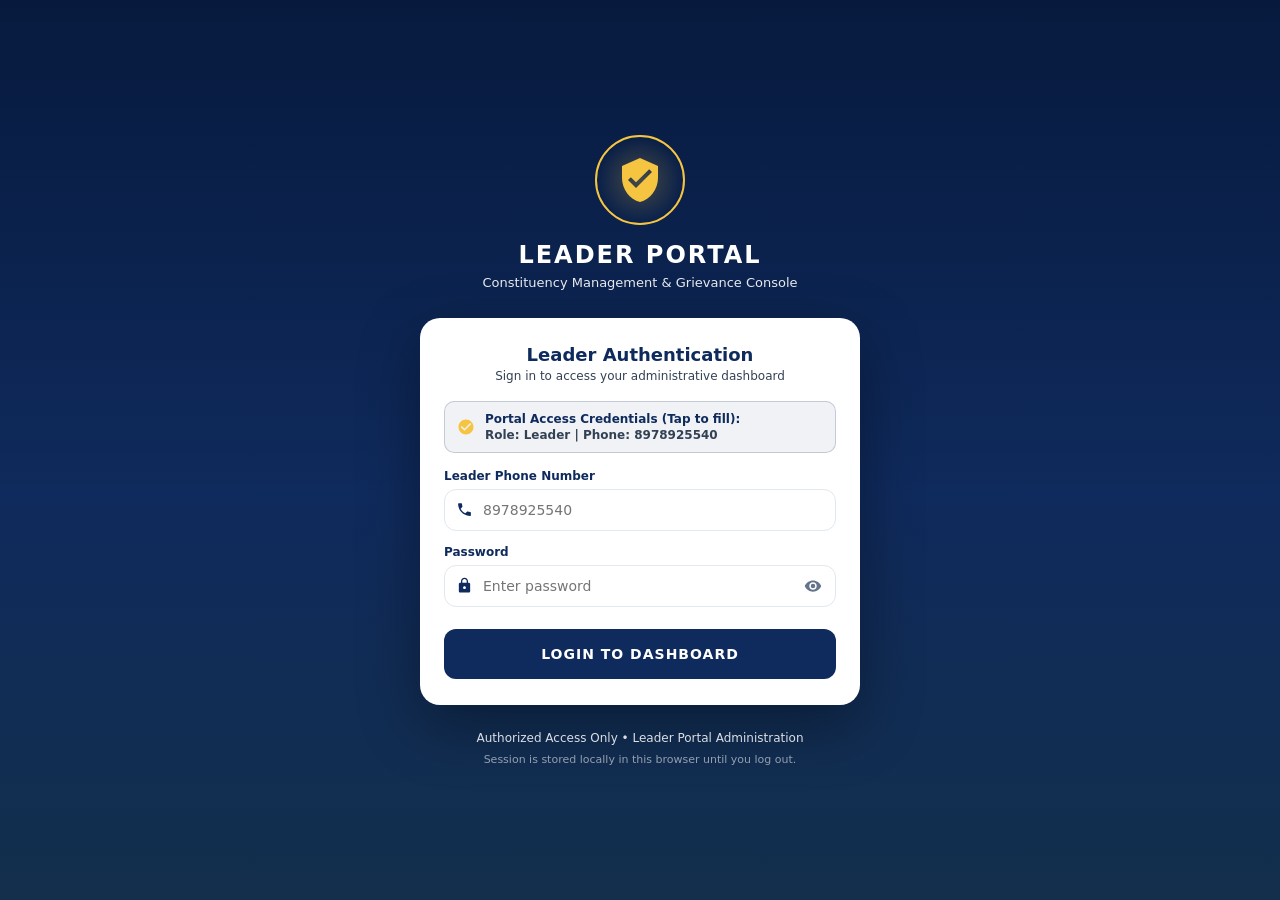
==== index.html @ 55416f56 "Leader Portal web app: split frontend, PA credentials management" ====
<!DOCTYPE html>
<html lang="en">
<head>
  <meta charset="UTF-8" />
  <meta name="viewport" content="width=device-width, initial-scale=1.0" />
  <title>Leader Portal</title>
  <link rel="stylesheet" href="styles.css" />
</head>
<body>

<!-- TOP BAR -->
<header class="topbar">
  <div class="tb-l">
    <div class="shield">
      <svg viewBox="0 0 24 24"><path d="M12 1L3 5v6c0 5.55 3.84 10.74 9 12 5.16-1.26 9-6.45 9-12V5l-9-4z"/></svg>
    </div>
    <span class="app-title">Leader Portal</span>
    <span class="adm-badge">ADMIN</span>
  </div>
  <div class="tb-r">
    <button class="tb-icon" onclick="openPaModal()" title="PA Login Credentials">
      <svg viewBox="0 0 24 24" fill="none" stroke="currentColor" stroke-width="2" stroke-linecap="round" stroke-linejoin="round">
        <circle cx="8.5" cy="12" r="3.5"/>
        <path d="M12 12h9"/>
        <path d="M17.5 12v3.5"/>
        <path d="M20.5 12v2.5"/>
      </svg>
      <span class="cnt" id="pa-count">0</span>
    </button>
    <button class="logout-btn" onclick="openLogout()">
      <svg viewBox="0 0 24 24"><path d="M17 7l-1.41 1.41L18.17 11H8v2h10.17l-2.58 2.58L17 17l5-5-5-5zM4 5h8V3H4c-1.1 0-2 .9-2 2v14c0 1.1.9 2 2 2h8v-2H4V5z"/></svg>
      Logout
    </button>
  </div>
</header>

<!-- MAIN -->
<main class="main">
  <!-- Dashboard -->
  <div id="dash" style="display:none">
    <p class="sec-title">Dashboard</p>
    <div class="metrics">
      <div class="mcard">
        <div class="mcard-top"><span class="mlabel">Total Tickets</span>
          <div class="micon" style="background:#F1F5F9">
            <svg viewBox="0 0 24 24" fill="var(--navy)"><path d="M19 3h-4.18C14.4 1.84 13.3 1 12 1c-1.3 0-2.4.84-2.82 2H5a2 2 0 00-2 2v14a2 2 0 002 2h14a2 2 0 002-2V5a2 2 0 00-2-2zm-7 0a1 1 0 110 2 1 1 0 010-2zm2 14H7v-2h7v2zm3-4H7v-2h10v2zm0-4H7V7h10v2z"/></svg>
          </div></div>
        <div class="mval" id="s-total">0</div>
        <div class="msub">Raised in constituency</div>
      </div>
      <div class="mcard">
        <div class="mcard-top"><span class="mlabel">Issue Solved</span>
          <div class="micon" style="background:var(--sgb)">
            <svg viewBox="0 0 24 24" fill="var(--sg)"><path d="M12 2C6.48 2 2 6.48 2 12s4.48 10 10 10 10-4.48 10-10S17.52 2 12 2zm-2 15l-5-5 1.41-1.41L10 14.17l7.59-7.59L19 8l-9 9z"/></svg>
          </div></div>
        <div class="mval" id="s-solved" style="color:var(--sg)">0</div>
        <div class="msub" id="s-rate">0% Resolution Rate</div>
      </div>
      <div class="mcard">
        <div class="mcard-top"><span class="mlabel">Issue Unsolved</span>
          <div class="micon" style="background:var(--urb)">
            <svg viewBox="0 0 24 24" fill="var(--ur)"><path d="M12 2C6.48 2 2 6.48 2 12s4.48 10 10 10 10-4.48 10-10S17.52 2 12 2zm1 15h-2v-2h2v2zm0-4h-2V7h2v6z"/></svg>
          </div></div>
        <div class="mval" id="s-unsolved" style="color:var(--ur)">0</div>
        <div class="msub">Pending / in progress</div>
      </div>
      <div class="mcard">
        <div class="mcard-top"><span class="mlabel">Personal / Issue</span>
          <div class="micon" style="background:var(--ppb)">
            <svg viewBox="0 0 24 24" fill="var(--pp)"><path d="M12 12c2.21 0 4-1.79 4-4s-1.79-4-4-4-4 1.79-4 4 1.79 4 4 4zm0 2c-2.67 0-8 1.34-8 4v2h16v-2c0-2.66-5.33-4-8-4z"/></svg>
          </div></div>
        <div class="mval" id="s-pi" style="color:var(--pp)">0 / 0</div>
        <div class="msub">Personal vs Public issues</div>
      </div>
    </div>

    <p class="tbl-title">Ticket Table Overview</p>

    <!-- Search + filters -->
    <div class="toolbar">
      <div class="search-wrap">
        <svg viewBox="0 0 24 24"><path d="M15.5 14h-.79l-.28-.27a6.5 6.5 0 10-.7.7l.27.28v.79l5 4.99L20.49 19l-4.99-5zm-6 0A4.5 4.5 0 1114 9.5 4.5 4.5 0 019.5 14z"/></svg>
        <input id="q" type="search" placeholder="Search name, phone, ticket ID, subject or location…" autocomplete="off" />
        <button class="search-clear" id="q-clear" type="button" title="Clear search">
          <svg viewBox="0 0 24 24"><path d="M19 6.41L17.59 5 12 10.59 6.41 5 5 6.41 10.59 12 5 17.59 6.41 19 12 13.41 17.59 19 19 17.59 13.41 12z"/></svg>
        </button>
      </div>

      <div class="fctl">
        <svg viewBox="0 0 24 24"><path d="M12 12c2.21 0 4-1.79 4-4s-1.79-4-4-4-4 1.79-4 4 1.79 4 4 4zm0 2c-2.67 0-8 1.34-8 4v2h16v-2c0-2.66-5.33-4-8-4z"/></svg>
        <select id="f-cat">
          <option value="ALL">All Categories</option>
          <option value="PERSONAL">Personal</option>
          <option value="ISSUE">Issue</option>
        </select>
      </div>

      <div class="fctl">
        <svg viewBox="0 0 24 24"><path d="M12 2C6.48 2 2 6.48 2 12s4.48 10 10 10 10-4.48 10-10S17.52 2 12 2zm-2 15l-5-5 1.41-1.41L10 14.17l7.59-7.59L19 8l-9 9z"/></svg>
        <select id="f-status">
          <option value="ALL">All Status</option>
          <option value="SOLVED">Solved</option>
          <option value="UNSOLVED">Unsolved</option>
        </select>
      </div>

      <div class="fctl">
        <svg viewBox="0 0 24 24"><path d="M11.99 2C6.47 2 2 6.48 2 12s4.47 10 9.99 10C17.52 22 22 17.52 22 12S17.52 2 11.99 2zm4.24 16L11 13V7h1.5v5.25l4.5 2.67-1.76 1.08z"/></svg>
        <select id="f-date">
          <option value="ALL">All Time</option>
          <option value="TODAY">Today</option>
          <option value="WEEK">Last 7 Days</option>
          <option value="MONTH">This Month</option>
        </select>
      </div>

      <div class="fctl">
        <svg viewBox="0 0 24 24"><path d="M3 18h6v-2H3v2zM3 6v2h18V6H3zm0 7h12v-2H3v2z"/></svg>
        <select id="f-sort">
          <option value="DATE_DESC">Date &amp; Time (Newest)</option>
          <option value="DATE_ASC">Date &amp; Time (Oldest)</option>
          <option value="ID_ASC">Ticket ID (Asc)</option>
          <option value="ID_DESC">Ticket ID (Desc)</option>
          <option value="STATUS">Status (Unsolved First)</option>
        </select>
      </div>

      <button class="fclear" id="f-clear" type="button">
        <svg viewBox="0 0 24 24"><path d="M19 6.41L17.59 5 12 10.59 6.41 5 5 6.41 10.59 12 5 17.59 6.41 19 12 13.41 17.59 19 19 17.59 13.41 12z"/></svg>
        Clear Filters
      </button>
    </div>

    <div class="tbl-card">
      <div class="tbl-scroll">
        <table>
          <thead>
            <tr>
              <th style="width:90px">Ticket ID</th>
              <th style="width:155px">Name</th>
              <th style="width:155px">Phone Number</th>
              <th style="width:100px">Category</th>
              <th style="width:175px">Date &amp; Time</th>
              <th style="width:110px">Status</th>
              <th style="width:110px">Action</th>
            </tr>
          </thead>
          <tbody id="tbody"></tbody>
        </table>
      </div>
      <div class="tbl-foot" id="tbl-foot">Showing 0 tickets</div>
    </div>
  </div>

  <!-- Empty state -->
  <div id="empty-state" class="empty-card">
    <div class="empty-icon">
      <svg viewBox="0 0 24 24"><path d="M19 3h-4.18C14.4 1.84 13.3 1 12 1c-1.3 0-2.4.84-2.82 2H5a2 2 0 00-2 2v14a2 2 0 002 2h14a2 2 0 002-2V5a2 2 0 00-2-2zm-7 0a1 1 0 110 2 1 1 0 010-2zm2 14H7v-2h7v2zm3-4H7v-2h10v2zm0-4H7V7h10v2z"/></svg>
    </div>
    <div class="empty-title">Dashboard is Empty</div>
    <div class="empty-sub">No tickets recorded yet. Tickets submitted via the Ticket Portal will appear here automatically.</div>
  </div>
</main>

<!-- TICKET DETAIL MODAL -->
<div class="ov" id="tkt-modal" onclick="if(event.target===this)closeModal()">
  <div class="modal">
    <div class="mhdr">
      <div class="mhdr-l">
        <span class="mcode" id="m-code"></span>
        <span id="m-cat"></span>
        <span id="m-status"></span>
      </div>
      <div class="mhdr-r">
        <button class="ibtn del-btn" onclick="confirmDel()" title="Delete Ticket">
          <svg viewBox="0 0 24 24"><path d="M6 19c0 1.1.9 2 2 2h8c1.1 0 2-.9 2-2V7H6v12zM19 4h-3.5l-1-1h-5l-1 1H5v2h14V4z"/></svg>
        </button>
        <button class="ibtn cl-btn" onclick="closeModal()" title="Close">
          <svg viewBox="0 0 24 24"><path d="M19 6.41L17.59 5 12 10.59 6.41 5 5 6.41 10.59 12 5 17.59 6.41 19 12 13.41 17.59 19 19 17.59 13.41 12z"/></svg>
        </button>
      </div>
    </div>
    <div class="mbody">
      <div class="icard">
        <div class="cit-name" id="m-name"></div>
        <div class="cit-lbl">Submitter / Citizen</div>
        <div class="cit-ph" id="m-phone"></div>
        <hr class="divider">
        <div class="meta-row">
          <div class="meta-i">
            <svg viewBox="0 0 24 24"><path d="M12 2C8.13 2 5 5.13 5 9c0 5.25 7 13 7 13s7-7.75 7-13c0-3.87-3.13-7-7-7zm0 9.5c-1.38 0-2.5-1.12-2.5-2.5S10.62 6.5 12 6.5s2.5 1.12 2.5 2.5S13.38 11.5 12 11.5z"/></svg>
            <span id="m-loc"></span>
          </div>
          <div class="meta-pa" id="m-pa"></div>
        </div>
        <div class="meta-dt">
          <svg viewBox="0 0 24 24"><path d="M11.99 2C6.47 2 2 6.48 2 12s4.47 10 9.99 10C17.52 22 22 17.52 22 12S17.52 2 11.99 2zm4.24 16L11 13V7h1.5v5.25l4.5 2.67-1.76 1.08z"/></svg>
          <span id="m-date"></span>
        </div>
      </div>
      <div class="dcard">
        <div class="dtitle">Description</div>
        <div class="dtext" id="m-desc"></div>
        <div class="rbox" id="m-rbox" style="display:none">
          <div class="rlbl">Resolution Notes:</div>
          <div class="rtxt" id="m-res"></div>
        </div>
      </div>
      <div class="st-banner" id="m-banner">
        <div class="st-bann-l">
          <svg viewBox="0 0 24 24" id="m-ban-icon"></svg>
          <span class="st-text" id="m-ban-text"></span>
        </div>
        <span id="m-ban-badge"></span>
      </div>
    </div>
  </div>
</div>

<!-- DELETE CONFIRM -->
<div class="ov" id="del-ov" onclick="if(event.target===this)closeDelOv()">
  <div class="cdlg">
    <div class="cdlg-title">Delete Ticket?</div>
    <div class="cdlg-text" id="del-text"></div>
    <div class="cdlg-act">
      <button class="btn-cl" onclick="closeDelOv()">Cancel</button>
      <button class="btn-del" onclick="doDel()">Delete Everywhere</button>
    </div>
  </div>
</div>

<!-- LOGOUT CONFIRM -->
<div class="ov" id="lo-ov" onclick="if(event.target===this)closeLogout()">
  <div class="cdlg">
    <div class="cdlg-title">Logout of Leader Console?</div>
    <div class="cdlg-text">You will return to the login screen.</div>
    <div class="cdlg-act">
      <button class="btn-cl" onclick="closeLogout()">Cancel</button>
      <button class="btn-lo" onclick="doLogout()">Logout</button>
    </div>
  </div>
</div>

<!-- PA CREDENTIALS MODAL -->
<div class="ov" id="pa-ov" onclick="if(event.target===this)closePaModal()">
  <div class="modal pa-modal">
    <div class="mhdr">
      <div class="mhdr-l">
        <span class="mcode">PA Credentials</span>
        <span class="pa-sync" id="pa-sync">⟳ Connecting…</span>
      </div>
      <div class="mhdr-r">
        <button class="ibtn cl-btn" onclick="closePaModal()" title="Close">
          <svg viewBox="0 0 24 24"><path d="M19 6.41L17.59 5 12 10.59 6.41 5 5 6.41 10.59 12 5 17.59 6.41 19 12 13.41 17.59 19 19 17.59 13.41 12z"/></svg>
        </button>
      </div>
    </div>
    <div class="mbody">
      <div class="pa-form">
        <div class="pf-grid">
          <div>
            <label class="pf-lbl" for="pa-name">PA Name</label>
            <input id="pa-name" class="pf-in" placeholder="e.g. PA Ramesh" autocomplete="off" />
          </div>
          <div>
            <label class="pf-lbl" for="pa-phone">Phone Number</label>
            <input id="pa-phone" class="pf-in" type="tel" placeholder="10-digit mobile" autocomplete="off" />
          </div>
        </div>
        <div class="pf-grid">
          <div>
            <label class="pf-lbl" for="pa-desg">Designation</label>
            <input id="pa-desg" class="pf-in" placeholder="e.g. Personal Assistant" autocomplete="off" />
          </div>
          <div>
            <label class="pf-lbl" for="pa-pass">Password</label>
            <div class="pw-wrap">
              <input id="pa-pass" class="pf-in" placeholder="Type or generate" autocomplete="off" />
              <button type="button" class="mini" onclick="paGenerate()" title="Generate password">
                <svg viewBox="0 0 24 24"><path d="M17.65 6.35C16.2 4.9 14.21 4 12 4c-4.42 0-7.99 3.58-7.99 8s3.57 8 7.99 8c3.73 0 6.84-2.55 7.73-6h-2.08c-.82 2.33-3.04 4-5.65 4-3.31 0-6-2.69-6-6s2.69-6 6-6c1.66 0 3.14.69 4.22 1.78L13 11h7V4l-2.35 2.35z"/></svg>
                Generate
              </button>
            </div>
          </div>
        </div>
        <div class="pf-grid">
          <div>
            <label class="pf-lbl" for="pa-status">Status</label>
            <select id="pa-status" class="pf-in">
              <option value="ACTIVE">ACTIVE — access granted</option>
              <option value="REVOKED">REVOKED — access blocked</option>
            </select>
          </div>
        </div>
        <div class="pf-err" id="pa-err"></div>
        <div class="pf-actions">
          <button type="button" class="btn-cl" id="pa-cancel" style="display:none" onclick="paCancelEdit()">Cancel</button>
          <button type="button" class="btn-add" id="pa-save" onclick="paSubmit()">
            <svg viewBox="0 0 24 24"><path d="M19 13h-6v6h-2v-6H5v-2h6V5h2v6h6v2z"/></svg>
            <span id="pa-save-txt">Add Credential</span>
          </button>
        </div>
      </div>
      <div class="pa-sum" id="pa-sum"></div>
      <div class="pa-list" id="pa-list"></div>
    </div>
  </div>
</div>

<!-- GENERIC CONFIRM -->
<div class="ov" id="confirm-ov" onclick="if(event.target===this)closeConfirm()">
  <div class="cdlg">
    <div class="cdlg-title" id="cf-title"></div>
    <div class="cdlg-text" id="cf-text"></div>
    <div class="cdlg-act">
      <button class="btn-cl" onclick="closeConfirm()">Cancel</button>
      <button class="btn-del" id="cf-ok">Confirm</button>
    </div>
  </div>
</div>

<!-- TOAST -->
<div class="toast" id="toast">
  <svg viewBox="0 0 24 24"><path d="M12 2C6.48 2 2 6.48 2 12s4.48 10 10 10 10-4.48 10-10S17.52 2 12 2zm-2 15l-5-5 1.41-1.41L10 14.17l7.59-7.59L19 8l-9 9z"/></svg>
  <span id="toast-txt"></span>
</div>

<script src="app.js"></script>
</body>
</html>
---- styles.css ----
*{box-sizing:border-box;margin:0;padding:0}
:root{
  --navy:#0F2A5C;--navy-dk:#071A3E;--gold:#F5C542;
  --nd:#334155;--nm:#94A3B8;--sb:#E2E8F0;
  --sg:#16a34a;--sgb:#f0fdf4;--sgbr:#86efac;
  --ur:#dc2626;--urb:#fef2f2;--urbr:#fca5a5;
  --pp:#7C3AED;--ppb:#F5F3FF;--bg:#F1F5F9;
}
body{font-family:'Segoe UI',system-ui,sans-serif;background:var(--bg);color:var(--nd);min-height:100vh}

/* TOP BAR */
.topbar{background:var(--navy);padding:14px 20px;display:flex;align-items:center;
  justify-content:space-between;position:sticky;top:0;z-index:100;
  box-shadow:0 2px 8px rgba(0,0,0,.3)}
.tb-l{display:flex;align-items:center;gap:12px}
.shield{width:36px;height:36px;background:var(--gold);border-radius:50%;
  display:flex;align-items:center;justify-content:center;flex-shrink:0}
.shield svg{width:20px;height:20px;fill:var(--navy-dk)}
.app-title{font-size:18px;font-weight:700;color:#fff}
.adm-badge{background:var(--gold);color:var(--navy-dk);font-size:10px;font-weight:900;
  padding:2px 6px;border-radius:4px}
.tb-r{display:flex;align-items:center;gap:14px}
#fs-status{font-size:11px;font-weight:600;color:#94A3B8}
.logout-btn{background:none;border:none;cursor:pointer;color:#fff;opacity:.85;
  display:flex;align-items:center;gap:6px;font-size:13px;font-weight:600;
  padding:6px 10px;border-radius:6px;transition:background .15s}
.logout-btn:hover{background:rgba(255,255,255,.1)}
.logout-btn svg{width:16px;height:16px;fill:#fff}

/* MAIN */
.main{max-width:1200px;margin:0 auto;padding:20px 16px 60px}
.sec-title{font-size:18px;font-weight:700;color:var(--navy);margin-bottom:14px}

/* METRIC CARDS */
.metrics{display:grid;grid-template-columns:repeat(2,1fr);gap:12px;margin-bottom:24px}
@media(min-width:640px){.metrics{grid-template-columns:repeat(4,1fr)}}
.mcard{background:#fff;border:1px solid var(--sb);border-radius:14px;padding:14px;
  box-shadow:0 2px 4px rgba(0,0,0,.05)}
.mcard-top{display:flex;align-items:center;justify-content:space-between;margin-bottom:8px}
.mlabel{font-size:12px;font-weight:700;color:var(--navy)}
.micon{width:30px;height:30px;border-radius:50%;display:flex;align-items:center;justify-content:center}
.micon svg{width:16px;height:16px}
.mval{font-size:22px;font-weight:900;color:var(--navy);line-height:1}
.msub{font-size:11px;font-weight:500;color:var(--nd);margin-top:4px}

/* TABLE */
.tbl-title{font-size:17px;font-weight:700;color:var(--navy);margin-bottom:12px}

/* TOOLBAR */
.toolbar{display:flex;flex-wrap:wrap;gap:10px;align-items:center;margin-bottom:12px}
.search-wrap{position:relative;flex:1 1 240px;min-width:200px;display:flex;align-items:center}
.search-wrap>svg{position:absolute;left:11px;width:16px;height:16px;fill:var(--nm);pointer-events:none}
.search-wrap input{width:100%;font-family:inherit;font-size:13px;color:var(--nd);
  background:#fff;border:1px solid var(--sb);border-radius:10px;
  padding:9px 34px 9px 34px;outline:none;transition:border-color .15s,box-shadow .15s}
.search-wrap input:focus{border-color:var(--navy);box-shadow:0 0 0 3px rgba(15,42,92,.1)}
.search-clear{position:absolute;right:6px;background:none;border:none;cursor:pointer;
  width:24px;height:24px;border-radius:50%;display:none;align-items:center;justify-content:center}
.search-clear.show{display:flex}
.search-clear:hover{background:#F1F5F9}
.search-clear svg{width:13px;height:13px;fill:var(--nm);position:static}
.fctl{position:relative;display:flex;align-items:center}
.fctl svg{position:absolute;left:10px;width:15px;height:15px;fill:var(--navy);pointer-events:none}
.fctl select{font-family:inherit;font-size:12px;font-weight:600;color:var(--nd);
  background:#fff;border:1px solid var(--sb);border-radius:10px;
  padding:9px 28px 9px 30px;outline:none;cursor:pointer;appearance:none;
  background-image:url("data:image/svg+xml;charset=utf-8,%3Csvg xmlns='http://www.w3.org/2000/svg' viewBox='0 0 24 24'%3E%3Cpath d='M7 10l5 5 5-5z' fill='%2364748B'/%3E%3C/svg%3E");
  background-repeat:no-repeat;background-position:right 8px center;background-size:14px;
  transition:border-color .15s}
.fctl select:focus{border-color:var(--navy)}
.fctl select.active{border-color:var(--navy);background-color:#EFF6FF;color:var(--navy)}
.fclear{background:#fff;border:1px solid var(--sb);border-radius:10px;cursor:pointer;
  font-family:inherit;font-size:12px;font-weight:700;color:var(--nd);padding:9px 14px;
  display:none;align-items:center;gap:6px;transition:background .15s}
.fclear.show{display:inline-flex}
.fclear:hover{background:#F1F5F9}
.fclear svg{width:13px;height:13px;fill:var(--nm)}
.no-match{padding:26px 14px;text-align:center;font-size:13px;color:var(--nm);font-weight:600}

.tbl-card{background:#fff;border:1px solid var(--sb);border-radius:12px;overflow:hidden}
.tbl-scroll{overflow-x:auto}
table{width:100%;border-collapse:collapse;min-width:750px}
thead{background:var(--navy)}
thead th{color:#fff;font-size:12px;font-weight:800;padding:12px 14px;text-align:left;white-space:nowrap}
tbody tr{border-bottom:1px solid var(--sb)}
tbody tr:last-child{border-bottom:none}
tbody tr:hover{background:#F8FAFC}
tbody td{padding:10px 14px;font-size:13px;white-space:nowrap;vertical-align:middle}
.td-cit{font-weight:700;color:var(--nd)}
.td-pa{font-size:10px;color:#64748B;font-weight:500;margin-top:2px}
.td-phone{display:flex;align-items:center;gap:6px}
.ph-icon{background:#F1F5F9;border-radius:6px;padding:3px;display:flex;align-items:center;justify-content:center}
.ph-icon svg{width:14px;height:14px;fill:var(--navy)}
.ph-num{font-weight:700;color:#0F172A}
.cbadge{display:inline-flex;align-items:center;padding:3px 8px;border-radius:6px;font-size:11px;font-weight:700}
.cat-p{background:var(--ppb);color:var(--pp);border:1px solid #DDD6FE}
.cat-i{background:#EFF6FF;color:#1D4ED8;border:1px solid #BFDBFE}
.sbadge{display:inline-flex;align-items:center;gap:4px;padding:3px 8px;border-radius:6px;font-size:11px;font-weight:700}
.s-sv{background:var(--sgb);color:var(--sg);border:1px solid var(--sgbr)}
.s-us{background:var(--urb);color:var(--ur);border:1px solid var(--urbr)}
.vbtn{background:var(--navy);color:#fff;border:none;border-radius:6px;cursor:pointer;
  font-size:11px;font-weight:700;padding:5px 12px;display:flex;align-items:center;gap:5px;
  transition:opacity .15s}
.vbtn:hover{opacity:.85}
.vbtn svg{width:13px;height:13px;fill:#fff}
.tbl-foot{padding:8px 14px;font-size:11px;font-weight:600;color:var(--nd);
  border-top:1px solid var(--sb)}

/* EMPTY STATE */
.empty-card{background:#fff;border:1px solid var(--sb);border-radius:12px;padding:48px 24px;text-align:center}
.empty-icon{width:72px;height:72px;background:#F1F5F9;border-radius:50%;
  display:flex;align-items:center;justify-content:center;margin:0 auto 16px}
.empty-icon svg{width:36px;height:36px;fill:var(--nm)}
.empty-title{font-size:18px;font-weight:700;color:var(--navy);margin-bottom:8px}
.empty-sub{font-size:13px;color:var(--nd)}

/* MODAL */
.ov{display:none;position:fixed;inset:0;background:rgba(0,0,0,.55);
  z-index:200;align-items:center;justify-content:center;padding:16px}
.ov.open{display:flex}
.modal{background:#fff;border-radius:20px;max-width:540px;width:100%;
  max-height:90vh;overflow:hidden;display:flex;flex-direction:column;
  box-shadow:0 20px 60px rgba(0,0,0,.25)}
.mhdr{background:var(--navy);padding:14px 16px;display:flex;align-items:center;
  justify-content:space-between;flex-shrink:0}
.mhdr-l{display:flex;align-items:center;gap:10px}
.mcode{font-size:18px;font-weight:900;color:#fff}
.mhdr-r{display:flex;align-items:center;gap:6px}
.ibtn{background:none;border:none;cursor:pointer;width:32px;height:32px;border-radius:50%;
  display:flex;align-items:center;justify-content:center;transition:background .15s}
.ibtn:hover{background:rgba(255,255,255,.15)}
.ibtn svg{width:18px;height:18px}
.del-btn svg{fill:#FCA5A5}
.cl-btn svg{fill:#fff}
.mbody{overflow-y:auto;padding:16px;display:flex;flex-direction:column;gap:14px}
.icard{background:#F8FAFC;border:1px solid var(--sb);border-radius:12px;padding:14px}
.cit-name{font-size:17px;font-weight:700;color:var(--navy)}
.cit-lbl{font-size:11px;color:#64748B;font-weight:500;margin-top:2px}
.cit-ph{font-size:14px;font-weight:600;color:var(--nd);margin-top:8px}
.divider{border:none;border-top:1px solid var(--sb);margin:10px 0}
.meta-row{display:flex;align-items:center;justify-content:space-between}
.meta-i{display:flex;align-items:center;gap:4px;font-size:12px;color:var(--nd);font-weight:500}
.meta-i svg{width:15px;height:15px;fill:var(--navy);flex-shrink:0}
.meta-pa{font-size:12px;font-weight:600;color:var(--navy)}
.meta-dt{display:flex;align-items:center;gap:4px;font-size:12px;color:var(--nd);
  font-weight:500;margin-top:8px}
.meta-dt svg{width:15px;height:15px;fill:var(--navy)}
.dcard{background:#fff;border:1px solid var(--sb);border-radius:12px;padding:14px}
.dtitle{font-size:14px;font-weight:700;color:var(--navy);margin-bottom:6px}
.dtext{font-size:13px;color:var(--nd);line-height:1.6}
.rbox{margin-top:12px;background:var(--sgb);border:1px solid var(--sgbr);
  border-radius:8px;padding:10px}
.rlbl{font-size:11px;font-weight:700;color:var(--sg);margin-bottom:2px}
.rtxt{font-size:12px;color:var(--nd)}
.st-banner{border-radius:10px;padding:12px 14px;display:flex;
  align-items:center;justify-content:space-between}
.st-bann-l{display:flex;align-items:center;gap:8px}
.st-banner svg{width:20px;height:20px}
.st-text{font-size:14px;font-weight:800}
.sv-ban{background:var(--sgb);border:1px solid var(--sgbr)}
.sv-ban svg{fill:var(--sg)} .sv-ban .st-text{color:var(--sg)}
.us-ban{background:var(--urb);border:1px solid var(--urbr)}
.us-ban svg{fill:var(--ur)} .us-ban .st-text{color:var(--ur)}

/* CONFIRM */
.cdlg{background:#fff;border-radius:16px;max-width:380px;width:100%;
  padding:24px;box-shadow:0 10px 40px rgba(0,0,0,.2)}
.cdlg-title{font-size:17px;font-weight:700;color:var(--navy);margin-bottom:10px}
.cdlg-text{font-size:14px;color:var(--nd);margin-bottom:20px;line-height:1.5}
.cdlg-act{display:flex;justify-content:flex-end;gap:10px}
.btn-cl{background:none;border:1px solid var(--sb);border-radius:8px;
  padding:8px 16px;font-size:13px;font-weight:600;cursor:pointer;color:var(--nd);transition:background .15s}
.btn-cl:hover{background:#F1F5F9}
.btn-del{background:#DC2626;color:#fff;border:none;border-radius:8px;
  padding:8px 16px;font-size:13px;font-weight:700;cursor:pointer}
.btn-del:hover{opacity:.85}
.btn-lo{background:#DC2626;color:#fff;border:none;border-radius:8px;
  padding:8px 16px;font-size:13px;font-weight:700;cursor:pointer}

/* ═══ PA LOGIN CREDENTIALS ═══ */
.tb-icon{position:relative;width:34px;height:34px;border-radius:9px;cursor:pointer;
  background:rgba(255,255,255,.08);border:1px solid rgba(245,197,66,.45);color:var(--gold);
  display:flex;align-items:center;justify-content:center;transition:background .15s,transform .15s}
.tb-icon:hover{background:rgba(245,197,66,.22);transform:translateY(-1px)}
.tb-icon svg{width:18px;height:18px}
.tb-icon .cnt{position:absolute;top:-6px;right:-6px;min-width:15px;height:15px;padding:0 3px;
  background:var(--gold);color:var(--navy-dk);font-size:9px;font-weight:900;border-radius:8px;
  display:flex;align-items:center;justify-content:center;border:2px solid var(--navy)}

.pa-modal{max-width:660px}
.pa-sync{font-size:10px;font-weight:800;padding:3px 9px;border-radius:20px;
  background:rgba(255,255,255,.14);color:#CBD5E1;letter-spacing:.3px}
.pa-form{background:#F8FAFC;border:1px solid var(--sb);border-radius:12px;padding:14px;
  display:flex;flex-direction:column;gap:10px}
.pf-grid{display:grid;grid-template-columns:1fr 1fr;gap:10px}
@media(max-width:560px){.pf-grid{grid-template-columns:1fr}}
.pf-lbl{display:block;font-size:10px;font-weight:800;color:var(--navy);
  text-transform:uppercase;letter-spacing:.5px;margin-bottom:4px}
.pf-in{width:100%;font-family:inherit;font-size:13px;color:var(--nd);background:#fff;
  border:1px solid var(--sb);border-radius:8px;padding:9px 10px;outline:none;
  transition:border-color .15s,box-shadow .15s}
.pf-in:focus{border-color:var(--navy);box-shadow:0 0 0 3px rgba(15,42,92,.1)}
.pw-wrap{display:flex;gap:6px}
.pw-wrap .pf-in{flex:1;min-width:0}
.mini{display:flex;align-items:center;gap:5px;background:#fff;border:1px solid var(--sb);
  border-radius:8px;cursor:pointer;padding:0 10px;font-family:inherit;font-size:11px;
  font-weight:700;color:var(--navy);white-space:nowrap;transition:background .15s}
.mini:hover{background:#EFF6FF}
.mini svg{width:13px;height:13px;fill:var(--navy)}
.pf-err{font-size:12px;font-weight:600;color:var(--ur);min-height:15px}
.pf-actions{display:flex;justify-content:flex-end;gap:8px}
.btn-add{display:flex;align-items:center;gap:6px;background:var(--navy);color:#fff;border:none;
  border-radius:8px;padding:9px 16px;font-family:inherit;font-size:13px;font-weight:700;
  cursor:pointer;transition:opacity .15s}
.btn-add:hover{opacity:.88}
.btn-add svg{width:14px;height:14px;fill:#fff}

.pa-sum{font-size:11px;font-weight:700;color:var(--nm);margin-top:2px}
.pa-list{display:flex;flex-direction:column;gap:10px}
.pa-empty{background:#F8FAFC;border:1px dashed var(--sb);border-radius:12px;padding:26px 16px;
  text-align:center;font-size:13px;color:var(--nm);font-weight:600}
.pa-row{background:#fff;border:1px solid var(--sb);border-radius:12px;padding:12px;
  display:flex;gap:12px;align-items:flex-start;flex-wrap:wrap;
  box-shadow:0 1px 3px rgba(0,0,0,.04)}
.pa-row.revoked{opacity:.72;background:#FAFAFC}
.pa-av{width:38px;height:38px;flex-shrink:0;border-radius:50%;background:var(--navy);
  color:var(--gold);font-size:15px;font-weight:900;display:flex;align-items:center;justify-content:center}
.pa-info{flex:1;min-width:190px}
.pa-name{display:flex;align-items:center;gap:7px;flex-wrap:wrap;
  font-size:14px;font-weight:800;color:var(--navy)}
.pa-desg{font-size:11px;font-weight:600;color:#64748B;margin-top:2px}
.pa-cred{display:flex;gap:8px;margin-top:9px;flex-wrap:wrap}
.cred{display:flex;align-items:center;gap:6px;background:#F1F5F9;border:1px solid var(--sb);
  border-radius:8px;padding:4px 5px 4px 9px}
.cred-lbl{font-size:9px;font-weight:800;color:var(--nm);text-transform:uppercase;letter-spacing:.4px}
.cred-val{font-size:12px;font-weight:700;color:#0F172A;font-family:Consolas,'Courier New',monospace;
  max-width:150px;overflow:hidden;text-overflow:ellipsis;white-space:nowrap}
.pa-side{display:flex;flex-direction:column;align-items:flex-end;gap:8px;margin-left:auto}
.pa-tools{display:flex;gap:4px}
.iconbtn{width:26px;height:26px;border:none;border-radius:7px;background:none;cursor:pointer;
  display:flex;align-items:center;justify-content:center;transition:background .15s}
.iconbtn:hover{background:#E2E8F0}
.iconbtn svg{width:14px;height:14px;fill:#64748B}
.iconbtn.warn{color:#D97706}
.iconbtn.warn svg{fill:#D97706}
.iconbtn.danger svg{fill:var(--ur)}
.iconbtn.danger:hover{background:var(--urb)}
.sbadge.s-rv{background:#F1F5F9;color:#64748B;border:1px solid #CBD5E1}

.toast{position:fixed;left:50%;bottom:26px;z-index:400;display:flex;align-items:center;gap:8px;
  transform:translateX(-50%) translateY(18px);background:var(--navy-dk);color:#fff;
  font-size:13px;font-weight:600;padding:10px 18px;border-radius:10px;
  box-shadow:0 10px 34px rgba(0,0,0,.35);opacity:0;pointer-events:none;
  transition:opacity .2s,transform .2s}
.toast.show{opacity:1;transform:translateX(-50%) translateY(0)}
.toast svg{width:15px;height:15px;fill:#4ADE80}
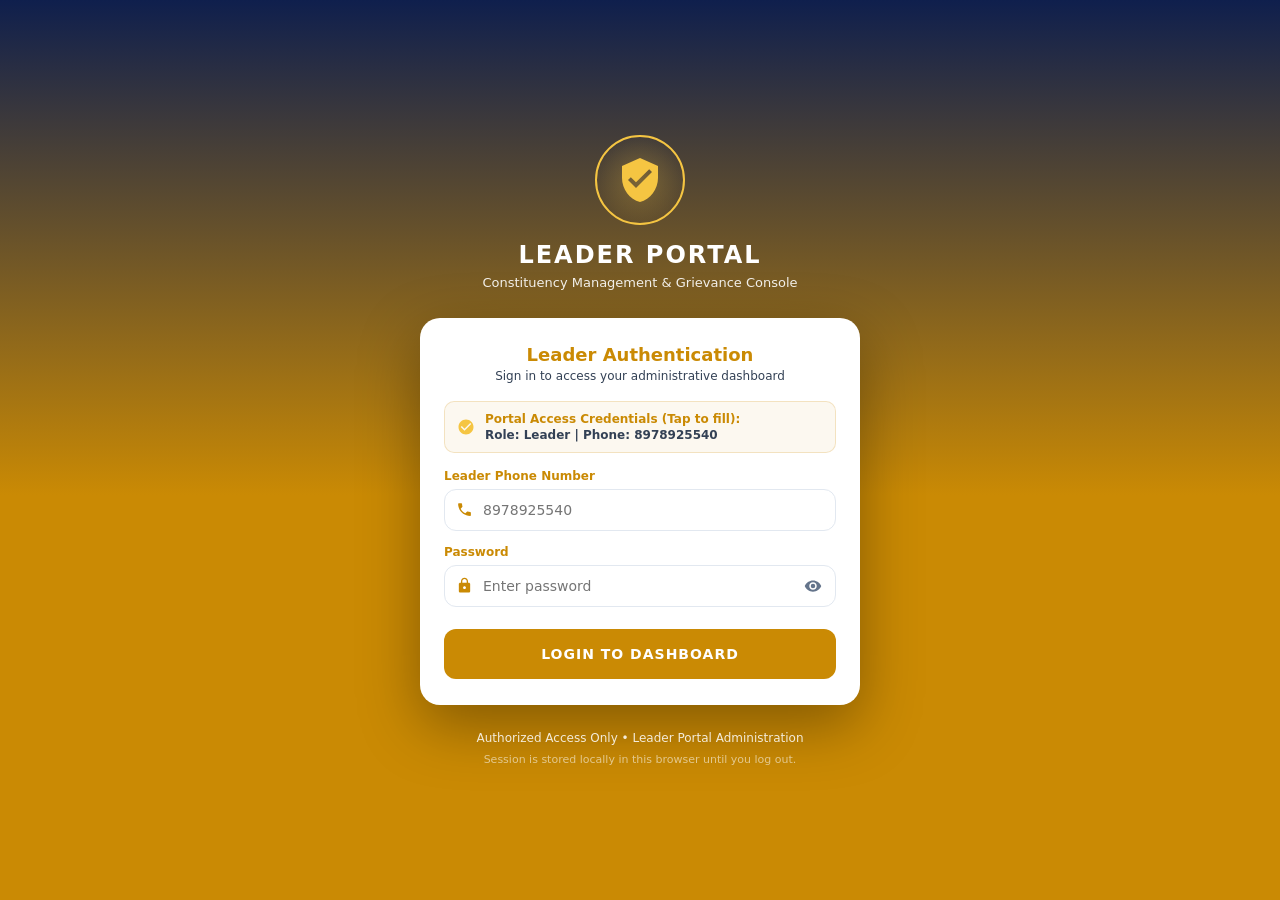
==== commit b8e5214f: "Rebrand theme: amber header and table, dark blue headings, drop ADMIN badge" ====
--- a/index.html
+++ b/index.html
@@ -4,6 +4,40 @@
   <meta charset="UTF-8" />
   <meta name="viewport" content="width=device-width, initial-scale=1.0" />
   <title>Leader Portal</title>
+  <link rel="icon" type="image/svg+xml" href="data:image/svg+xml,%3Csvg xmlns='http://www.w3.org/2000/svg' viewBox='0 0 64 64'%3E%3Ccircle cx='32' cy='32' r='32' fill='%23fbbf24'/%3E%3Cpath d='M32 16l14 5v12c0 9-6 15-14 19-8-4-14-10-14-19V21z' fill='%230f1235'/%3E%3C/svg%3E" />
+  <script>
+    try { if (!localStorage.getItem("leaderPortalSession")) window.location.replace("login.html"); } catch (e) {}
+  </script>
+  <script>
+    // The Firebase telemetry ("heartbeat") SDK persists an IndexedDB database
+    // at this origin, which Lighthouse reports as "stored data affecting
+    // loading performance". Block that probe for this app and drop any copy
+    // left behind by earlier visits (or other apps on this GitHub Pages origin).
+    (function () {
+      var HEARTBEAT_DB = "firebase-heartbeat-database";
+      function isFirebaseProbe(name) {
+        return typeof name === "string" &&
+          (name === HEARTBEAT_DB || name.indexOf("validate-browser-context-for-indexeddb") === 0);
+      }
+      try {
+        var originalOpen = indexedDB.open.bind(indexedDB);
+        indexedDB.open = function (name) {
+          if (isFirebaseProbe(name)) {
+            var err = new Error("Firebase heartbeat IndexedDB storage is disabled");
+            err.name = "InvalidStateError";
+            throw err;
+          }
+          return originalOpen.apply(null, arguments);
+        };
+      } catch (e) {}
+      try {
+        indexedDB.deleteDatabase(HEARTBEAT_DB);
+        indexedDB.deleteDatabase("validate-browser-context-for-indexeddb-analytics-module");
+      } catch (e) {}
+    })();
+  </script>
+  <link rel="preconnect" href="https://www.gstatic.com" crossorigin />
+  <link rel="preconnect" href="https://firestore.googleapis.com" />
   <link rel="stylesheet" href="styles.css" />
 </head>
 <body>
@@ -15,7 +49,6 @@
       <svg viewBox="0 0 24 24"><path d="M12 1L3 5v6c0 5.55 3.84 10.74 9 12 5.16-1.26 9-6.45 9-12V5l-9-4z"/></svg>
     </div>
     <span class="app-title">Leader Portal</span>
-    <span class="adm-badge">ADMIN</span>
   </div>
   <div class="tb-r">
     <button class="tb-icon" onclick="openPaModal()" title="PA Login Credentials">
@@ -43,7 +76,7 @@
       <div class="mcard">
         <div class="mcard-top"><span class="mlabel">Total Tickets</span>
           <div class="micon" style="background:#F1F5F9">
-            <svg viewBox="0 0 24 24" fill="var(--navy)"><path d="M19 3h-4.18C14.4 1.84 13.3 1 12 1c-1.3 0-2.4.84-2.82 2H5a2 2 0 00-2 2v14a2 2 0 002 2h14a2 2 0 002-2V5a2 2 0 00-2-2zm-7 0a1 1 0 110 2 1 1 0 010-2zm2 14H7v-2h7v2zm3-4H7v-2h10v2zm0-4H7V7h10v2z"/></svg>
+            <svg viewBox="0 0 24 24" fill="#0F1F4D"><path d="M19 3h-4.18C14.4 1.84 13.3 1 12 1c-1.3 0-2.4.84-2.82 2H5a2 2 0 00-2 2v14a2 2 0 002 2h14a2 2 0 002-2V5a2 2 0 00-2-2zm-7 0a1 1 0 110 2 1 1 0 010-2zm2 14H7v-2h7v2zm3-4H7v-2h10v2zm0-4H7V7h10v2z"/></svg>
           </div></div>
         <div class="mval" id="s-total">0</div>
         <div class="msub">Raised in constituency</div>
--- a/styles.css
+++ b/styles.css
@@ -1,6 +1,6 @@
 *{box-sizing:border-box;margin:0;padding:0}
 :root{
-  --navy:#0F2A5C;--navy-dk:#071A3E;--gold:#F5C542;
+  --navy:#CA8A04;--navy-dk:#0F1F4D;--gold:#F5C542;
   --nd:#334155;--nm:#94A3B8;--sb:#E2E8F0;
   --sg:#16a34a;--sgb:#f0fdf4;--sgbr:#86efac;
   --ur:#dc2626;--urb:#fef2f2;--urbr:#fca5a5;
@@ -29,7 +29,7 @@
 
 /* MAIN */
 .main{max-width:1200px;margin:0 auto;padding:20px 16px 60px}
-.sec-title{font-size:18px;font-weight:700;color:var(--navy);margin-bottom:14px}
+.sec-title{font-size:18px;font-weight:700;color:#0F1F4D;margin-bottom:14px}
 
 /* METRIC CARDS */
 .metrics{display:grid;grid-template-columns:repeat(2,1fr);gap:12px;margin-bottom:24px}
@@ -37,14 +37,14 @@
 .mcard{background:#fff;border:1px solid var(--sb);border-radius:14px;padding:14px;
   box-shadow:0 2px 4px rgba(0,0,0,.05)}
 .mcard-top{display:flex;align-items:center;justify-content:space-between;margin-bottom:8px}
-.mlabel{font-size:12px;font-weight:700;color:var(--navy)}
+.mlabel{font-size:12px;font-weight:700;color:#0F1F4D}
 .micon{width:30px;height:30px;border-radius:50%;display:flex;align-items:center;justify-content:center}
 .micon svg{width:16px;height:16px}
-.mval{font-size:22px;font-weight:900;color:var(--navy);line-height:1}
+.mval{font-size:22px;font-weight:900;color:#0F1F4D;line-height:1}
 .msub{font-size:11px;font-weight:500;color:var(--nd);margin-top:4px}
 
 /* TABLE */
-.tbl-title{font-size:17px;font-weight:700;color:var(--navy);margin-bottom:12px}
+.tbl-title{font-size:17px;font-weight:700;color:#0F1F4D;margin-bottom:12px}
 
 /* TOOLBAR */
 .toolbar{display:flex;flex-wrap:wrap;gap:10px;align-items:center;margin-bottom:12px}
@@ -53,14 +53,14 @@
 .search-wrap input{width:100%;font-family:inherit;font-size:13px;color:var(--nd);
   background:#fff;border:1px solid var(--sb);border-radius:10px;
   padding:9px 34px 9px 34px;outline:none;transition:border-color .15s,box-shadow .15s}
-.search-wrap input:focus{border-color:var(--navy);box-shadow:0 0 0 3px rgba(15,42,92,.1)}
+.search-wrap input:focus{border-color:var(--navy);box-shadow:0 0 0 3px rgba(202,138,4,.1)}
 .search-clear{position:absolute;right:6px;background:none;border:none;cursor:pointer;
   width:24px;height:24px;border-radius:50%;display:none;align-items:center;justify-content:center}
 .search-clear.show{display:flex}
 .search-clear:hover{background:#F1F5F9}
 .search-clear svg{width:13px;height:13px;fill:var(--nm);position:static}
 .fctl{position:relative;display:flex;align-items:center}
-.fctl svg{position:absolute;left:10px;width:15px;height:15px;fill:var(--navy);pointer-events:none}
+.fctl svg{position:absolute;left:10px;width:15px;height:15px;fill:#0F1F4D;pointer-events:none}
 .fctl select{font-family:inherit;font-size:12px;font-weight:600;color:var(--nd);
   background:#fff;border:1px solid var(--sb);border-radius:10px;
   padding:9px 28px 9px 30px;outline:none;cursor:pointer;appearance:none;
@@ -90,7 +90,7 @@
 .td-pa{font-size:10px;color:#64748B;font-weight:500;margin-top:2px}
 .td-phone{display:flex;align-items:center;gap:6px}
 .ph-icon{background:#F1F5F9;border-radius:6px;padding:3px;display:flex;align-items:center;justify-content:center}
-.ph-icon svg{width:14px;height:14px;fill:var(--navy)}
+.ph-icon svg{width:14px;height:14px;fill:#0F1F4D}
 .ph-num{font-weight:700;color:#0F172A}
 .cbadge{display:inline-flex;align-items:center;padding:3px 8px;border-radius:6px;font-size:11px;font-weight:700}
 .cat-p{background:var(--ppb);color:var(--pp);border:1px solid #DDD6FE}
@@ -110,7 +110,7 @@
 .empty-card{background:#fff;border:1px solid var(--sb);border-radius:12px;padding:48px 24px;text-align:center}
 .empty-icon{width:72px;height:72px;background:#F1F5F9;border-radius:50%;
   display:flex;align-items:center;justify-content:center;margin:0 auto 16px}
-.empty-icon svg{width:36px;height:36px;fill:var(--nm)}
+.empty-icon svg{width:36px;height:36px;fill:#0F1F4D}
 .empty-title{font-size:18px;font-weight:700;color:var(--navy);margin-bottom:8px}
 .empty-sub{font-size:13px;color:var(--nd)}
 
@@ -134,19 +134,19 @@
 .cl-btn svg{fill:#fff}
 .mbody{overflow-y:auto;padding:16px;display:flex;flex-direction:column;gap:14px}
 .icard{background:#F8FAFC;border:1px solid var(--sb);border-radius:12px;padding:14px}
-.cit-name{font-size:17px;font-weight:700;color:var(--navy)}
+.cit-name{font-size:17px;font-weight:700;color:#0F1F4D}
 .cit-lbl{font-size:11px;color:#64748B;font-weight:500;margin-top:2px}
 .cit-ph{font-size:14px;font-weight:600;color:var(--nd);margin-top:8px}
 .divider{border:none;border-top:1px solid var(--sb);margin:10px 0}
 .meta-row{display:flex;align-items:center;justify-content:space-between}
 .meta-i{display:flex;align-items:center;gap:4px;font-size:12px;color:var(--nd);font-weight:500}
 .meta-i svg{width:15px;height:15px;fill:var(--navy);flex-shrink:0}
-.meta-pa{font-size:12px;font-weight:600;color:var(--navy)}
+.meta-pa{font-size:12px;font-weight:600;color:#0F1F4D}
 .meta-dt{display:flex;align-items:center;gap:4px;font-size:12px;color:var(--nd);
   font-weight:500;margin-top:8px}
 .meta-dt svg{width:15px;height:15px;fill:var(--navy)}
 .dcard{background:#fff;border:1px solid var(--sb);border-radius:12px;padding:14px}
-.dtitle{font-size:14px;font-weight:700;color:var(--navy);margin-bottom:6px}
+.dtitle{font-size:14px;font-weight:700;color:#0F1F4D;margin-bottom:6px}
 .dtext{font-size:13px;color:var(--nd);line-height:1.6}
 .rbox{margin-top:12px;background:var(--sgb);border:1px solid var(--sgbr);
   border-radius:8px;padding:10px}
@@ -179,9 +179,9 @@
 
 /* ═══ PA LOGIN CREDENTIALS ═══ */
 .tb-icon{position:relative;width:34px;height:34px;border-radius:9px;cursor:pointer;
-  background:rgba(255,255,255,.08);border:1px solid rgba(245,197,66,.45);color:var(--gold);
+  background:rgba(255,255,255,.08);border:1px solid rgba(15,31,77,.55);color:var(--navy-dk);
   display:flex;align-items:center;justify-content:center;transition:background .15s,transform .15s}
-.tb-icon:hover{background:rgba(245,197,66,.22);transform:translateY(-1px)}
+.tb-icon:hover{background:rgba(15,31,77,.16);transform:translateY(-1px)}
 .tb-icon svg{width:18px;height:18px}
 .tb-icon .cnt{position:absolute;top:-6px;right:-6px;min-width:15px;height:15px;padding:0 3px;
   background:var(--gold);color:var(--navy-dk);font-size:9px;font-weight:900;border-radius:8px;
@@ -194,19 +194,19 @@
   display:flex;flex-direction:column;gap:10px}
 .pf-grid{display:grid;grid-template-columns:1fr 1fr;gap:10px}
 @media(max-width:560px){.pf-grid{grid-template-columns:1fr}}
-.pf-lbl{display:block;font-size:10px;font-weight:800;color:var(--navy);
+.pf-lbl{display:block;font-size:10px;font-weight:800;color:#0F1F4D;
   text-transform:uppercase;letter-spacing:.5px;margin-bottom:4px}
 .pf-in{width:100%;font-family:inherit;font-size:13px;color:var(--nd);background:#fff;
   border:1px solid var(--sb);border-radius:8px;padding:9px 10px;outline:none;
   transition:border-color .15s,box-shadow .15s}
-.pf-in:focus{border-color:var(--navy);box-shadow:0 0 0 3px rgba(15,42,92,.1)}
+.pf-in:focus{border-color:var(--navy);box-shadow:0 0 0 3px rgba(202,138,4,.1)}
 .pw-wrap{display:flex;gap:6px}
 .pw-wrap .pf-in{flex:1;min-width:0}
 .mini{display:flex;align-items:center;gap:5px;background:#fff;border:1px solid var(--sb);
   border-radius:8px;cursor:pointer;padding:0 10px;font-family:inherit;font-size:11px;
-  font-weight:700;color:var(--navy);white-space:nowrap;transition:background .15s}
+  font-weight:700;color:#0F1F4D;white-space:nowrap;transition:background .15s}
 .mini:hover{background:#EFF6FF}
-.mini svg{width:13px;height:13px;fill:var(--navy)}
+.mini svg{width:13px;height:13px;fill:#0F1F4D}
 .pf-err{font-size:12px;font-weight:600;color:var(--ur);min-height:15px}
 .pf-actions{display:flex;justify-content:flex-end;gap:8px}
 .btn-add{display:flex;align-items:center;gap:6px;background:var(--navy);color:#fff;border:none;
@@ -223,11 +223,11 @@
   display:flex;gap:12px;align-items:flex-start;flex-wrap:wrap;
   box-shadow:0 1px 3px rgba(0,0,0,.04)}
 .pa-row.revoked{opacity:.72;background:#FAFAFC}
-.pa-av{width:38px;height:38px;flex-shrink:0;border-radius:50%;background:var(--navy);
+.pa-av{width:38px;height:38px;flex-shrink:0;border-radius:50%;background:#0F1F4D;
   color:var(--gold);font-size:15px;font-weight:900;display:flex;align-items:center;justify-content:center}
 .pa-info{flex:1;min-width:190px}
 .pa-name{display:flex;align-items:center;gap:7px;flex-wrap:wrap;
-  font-size:14px;font-weight:800;color:var(--navy)}
+  font-size:14px;font-weight:800;color:#0F1F4D}
 .pa-desg{font-size:11px;font-weight:600;color:#64748B;margin-top:2px}
 .pa-cred{display:flex;gap:8px;margin-top:9px;flex-wrap:wrap}
 .cred{display:flex;align-items:center;gap:6px;background:#F1F5F9;border:1px solid var(--sb);
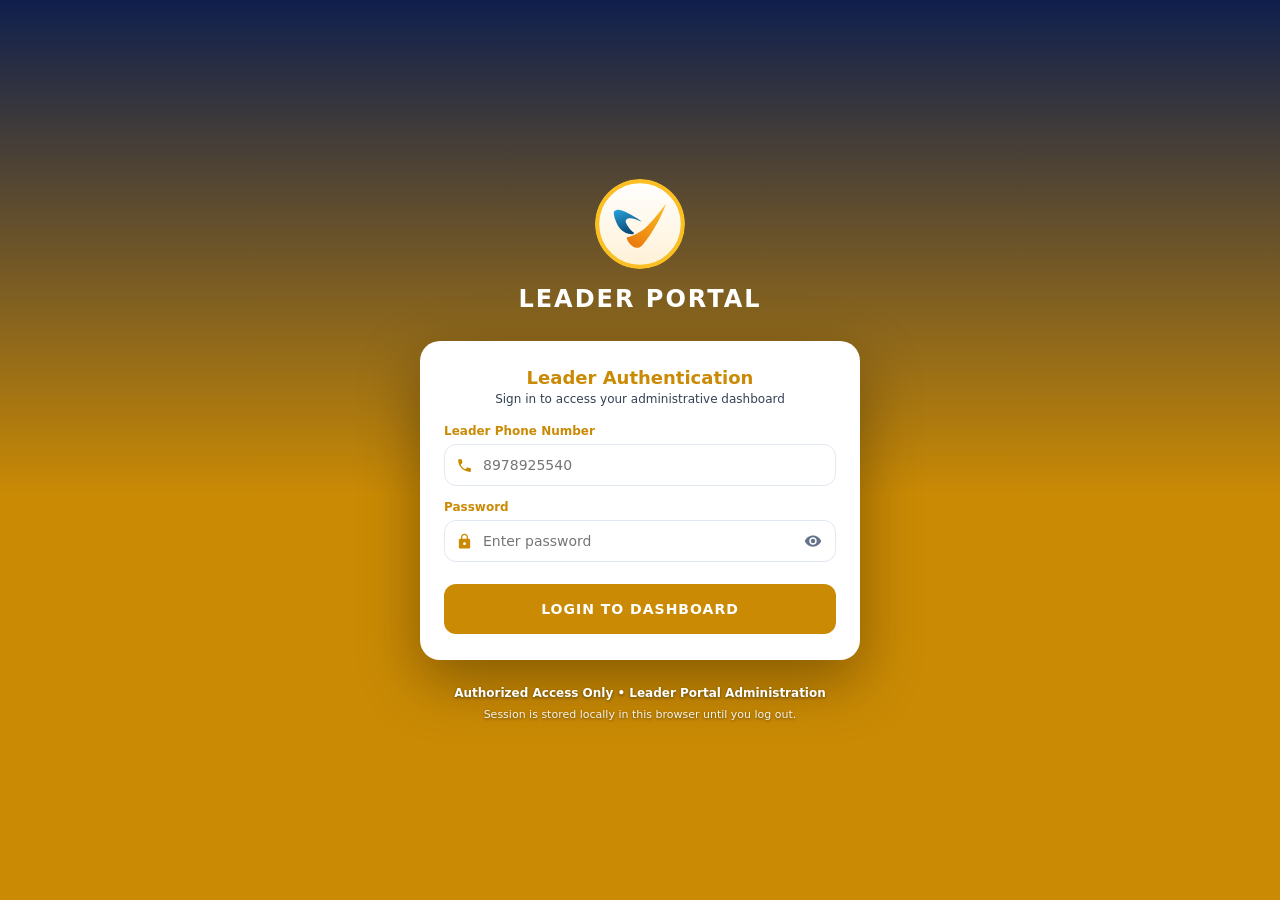
==== commit d46627bd: "New favicon, shared Firebase config and storage guard, drop dead UI and duplicates - favicon.svg rep" ====
--- a/index.html
+++ b/index.html
@@ -4,38 +4,12 @@
   <meta charset="UTF-8" />
   <meta name="viewport" content="width=device-width, initial-scale=1.0" />
   <title>Leader Portal</title>
-  <link rel="icon" type="image/svg+xml" href="data:image/svg+xml,%3Csvg xmlns='http://www.w3.org/2000/svg' viewBox='0 0 64 64'%3E%3Ccircle cx='32' cy='32' r='32' fill='%23fbbf24'/%3E%3Cpath d='M32 16l14 5v12c0 9-6 15-14 19-8-4-14-10-14-19V21z' fill='%230f1235'/%3E%3C/svg%3E" />
+  <link rel="icon" href="favicon.svg" type="image/svg+xml" />
   <script>
     try { if (!localStorage.getItem("leaderPortalSession")) window.location.replace("login.html"); } catch (e) {}
   </script>
-  <script>
-    // The Firebase telemetry ("heartbeat") SDK persists an IndexedDB database
-    // at this origin, which Lighthouse reports as "stored data affecting
-    // loading performance". Block that probe for this app and drop any copy
-    // left behind by earlier visits (or other apps on this GitHub Pages origin).
-    (function () {
-      var HEARTBEAT_DB = "firebase-heartbeat-database";
-      function isFirebaseProbe(name) {
-        return typeof name === "string" &&
-          (name === HEARTBEAT_DB || name.indexOf("validate-browser-context-for-indexeddb") === 0);
-      }
-      try {
-        var originalOpen = indexedDB.open.bind(indexedDB);
-        indexedDB.open = function (name) {
-          if (isFirebaseProbe(name)) {
-            var err = new Error("Firebase heartbeat IndexedDB storage is disabled");
-            err.name = "InvalidStateError";
-            throw err;
-          }
-          return originalOpen.apply(null, arguments);
-        };
-      } catch (e) {}
-      try {
-        indexedDB.deleteDatabase(HEARTBEAT_DB);
-        indexedDB.deleteDatabase("validate-browser-context-for-indexeddb-analytics-module");
-      } catch (e) {}
-    })();
-  </script>
+  <script src="storage-guard.js"></script>
+  <script src="firebase-config.js"></script>
   <link rel="preconnect" href="https://www.gstatic.com" crossorigin />
   <link rel="preconnect" href="https://firestore.googleapis.com" />
   <link rel="stylesheet" href="styles.css" />
@@ -45,9 +19,7 @@
 <!-- TOP BAR -->
 <header class="topbar">
   <div class="tb-l">
-    <div class="shield">
-      <svg viewBox="0 0 24 24"><path d="M12 1L3 5v6c0 5.55 3.84 10.74 9 12 5.16-1.26 9-6.45 9-12V5l-9-4z"/></svg>
-    </div>
+    <img class="shield" src="favicon.svg" alt="" />
     <span class="app-title">Leader Portal</span>
   </div>
   <div class="tb-r">
@@ -184,15 +156,6 @@
       <div class="tbl-foot" id="tbl-foot">Showing 0 tickets</div>
     </div>
   </div>
-
-  <!-- Empty state -->
-  <div id="empty-state" class="empty-card">
-    <div class="empty-icon">
-      <svg viewBox="0 0 24 24"><path d="M19 3h-4.18C14.4 1.84 13.3 1 12 1c-1.3 0-2.4.84-2.82 2H5a2 2 0 00-2 2v14a2 2 0 002 2h14a2 2 0 002-2V5a2 2 0 00-2-2zm-7 0a1 1 0 110 2 1 1 0 010-2zm2 14H7v-2h7v2zm3-4H7v-2h10v2zm0-4H7V7h10v2z"/></svg>
-    </div>
-    <div class="empty-title">Dashboard is Empty</div>
-    <div class="empty-sub">No tickets recorded yet. Tickets submitted via the Ticket Portal will appear here automatically.</div>
-  </div>
 </main>
 
 <!-- TICKET DETAIL MODAL -->
@@ -239,6 +202,10 @@
           <div class="rtxt" id="m-res"></div>
         </div>
       </div>
+      <div class="dcard" id="m-reports" style="display:none">
+        <div class="dtitle">Reports</div>
+        <div id="m-report-list"></div>
+      </div>
       <div class="st-banner" id="m-banner">
         <div class="st-bann-l">
           <svg viewBox="0 0 24 24" id="m-ban-icon"></svg>
--- a/styles.css
+++ b/styles.css
@@ -13,14 +13,9 @@
   justify-content:space-between;position:sticky;top:0;z-index:100;
   box-shadow:0 2px 8px rgba(0,0,0,.3)}
 .tb-l{display:flex;align-items:center;gap:12px}
-.shield{width:36px;height:36px;background:var(--gold);border-radius:50%;
-  display:flex;align-items:center;justify-content:center;flex-shrink:0}
-.shield svg{width:20px;height:20px;fill:var(--navy-dk)}
+.shield{width:36px;height:36px;border-radius:50%;display:block;flex-shrink:0}
 .app-title{font-size:18px;font-weight:700;color:#fff}
-.adm-badge{background:var(--gold);color:var(--navy-dk);font-size:10px;font-weight:900;
-  padding:2px 6px;border-radius:4px}
 .tb-r{display:flex;align-items:center;gap:14px}
-#fs-status{font-size:11px;font-weight:600;color:#94A3B8}
 .logout-btn{background:none;border:none;cursor:pointer;color:#fff;opacity:.85;
   display:flex;align-items:center;gap:6px;font-size:13px;font-weight:600;
   padding:6px 10px;border-radius:6px;transition:background .15s}
@@ -105,14 +100,6 @@
 .vbtn svg{width:13px;height:13px;fill:#fff}
 .tbl-foot{padding:8px 14px;font-size:11px;font-weight:600;color:var(--nd);
   border-top:1px solid var(--sb)}
-
-/* EMPTY STATE */
-.empty-card{background:#fff;border:1px solid var(--sb);border-radius:12px;padding:48px 24px;text-align:center}
-.empty-icon{width:72px;height:72px;background:#F1F5F9;border-radius:50%;
-  display:flex;align-items:center;justify-content:center;margin:0 auto 16px}
-.empty-icon svg{width:36px;height:36px;fill:#0F1F4D}
-.empty-title{font-size:18px;font-weight:700;color:var(--navy);margin-bottom:8px}
-.empty-sub{font-size:13px;color:var(--nd)}
 
 /* MODAL */
 .ov{display:none;position:fixed;inset:0;background:rgba(0,0,0,.55);
